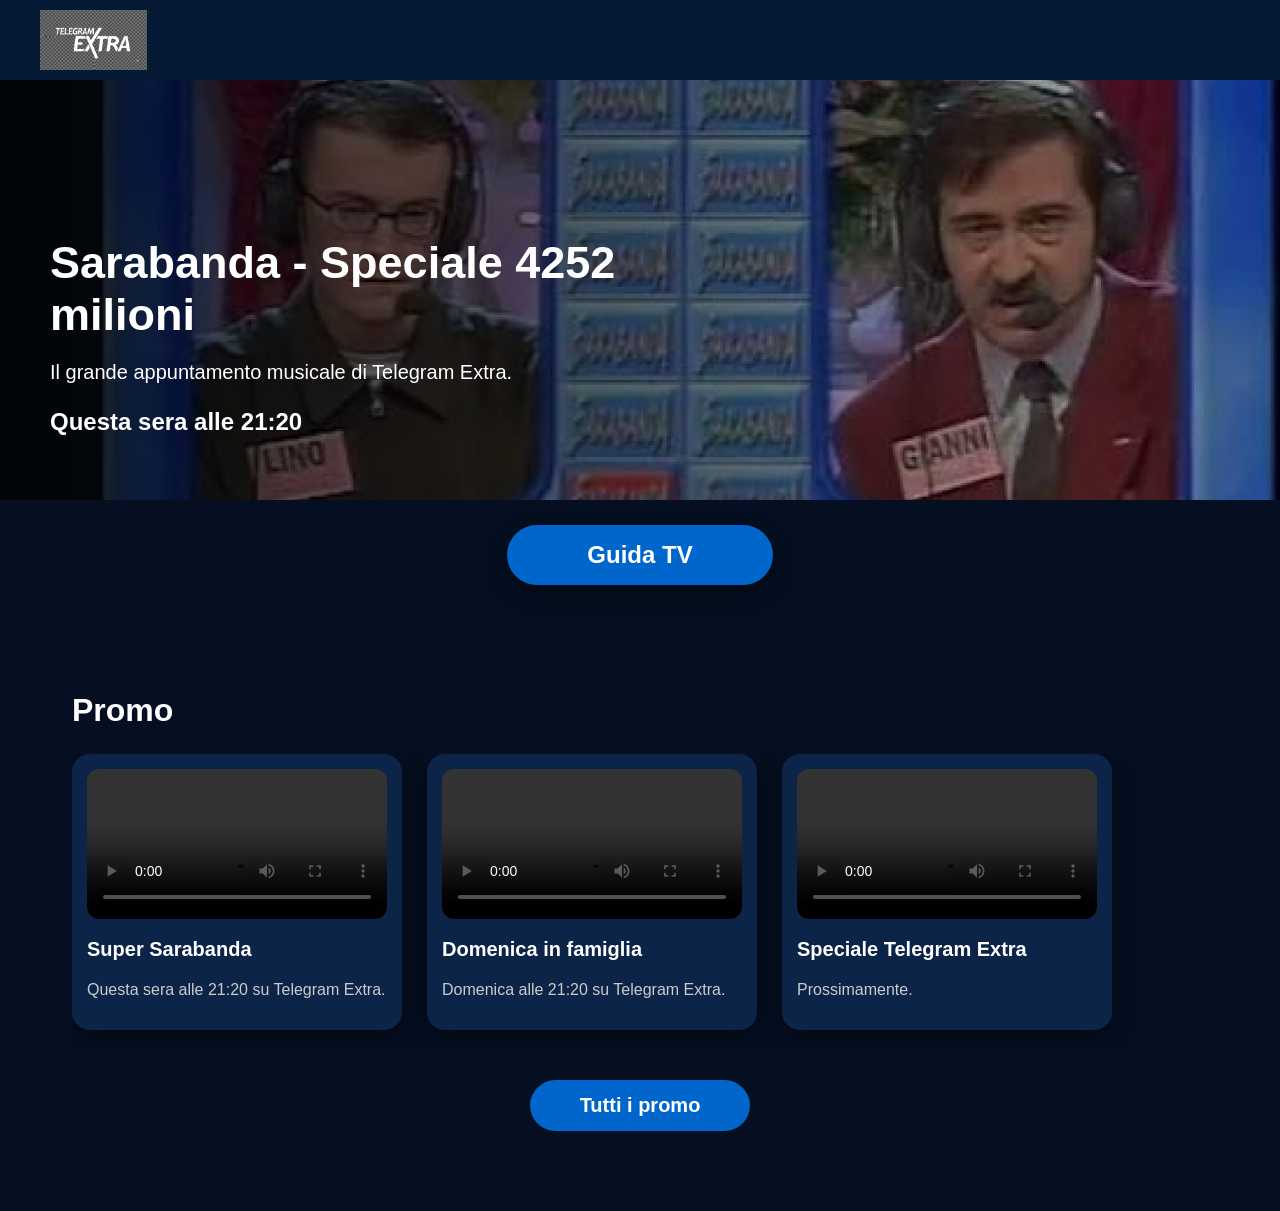
==== index.html @ e13731ed "Prima versione sito" ====
<!DOCTYPE html>
<html lang="it">

<head>

<meta charset="UTF-8">

<meta name="viewport" content="width=device-width, initial-scale=1.0">


<title>Telegram Extra</title>


<link rel="stylesheet" href="css/stile.css">

</head>



<body>



<header>


<img src="immagini/logo.png" class="logo">






</header>





<section class="hero" id="hero">


</section>







<section class="collegamenti">


<div class="box-collegamento">


<a href="guida.html">

Guida TV

</a>


</div>


</section>





<section class="promo-home">


<h2>Promo</h2>


<div class="lista-promo" id="lista-promo-home">


</div>



<div class="tutti-promo">


<a href="promo.html">

Tutti i promo

</a>


</div>



</section>







<footer>





</footer>




<script src="js/home-promo.js"></script>

<script src="js/home.js"></script>


</body>


</html>
---- css/stile.css ----
:root {
    --blu-sfondo: #071426;
    --blu-card: #0B2447;
    --azzurro: #00A8FF;
}

* {
    box-sizing: border-box;
}

body {

    margin:0;

    background:#050f21;

    color:white;

    font-family:Arial, sans-serif;

}


/* HEADER */

header {

    width:100%;

    height:80px;

    background:#061a35;

    display:flex;

    align-items:center;

    justify-content:space-between;

    padding:0 40px;

    box-sizing:border-box;

    position:sticky;

    top:0;

    z-index:1000;

}



/* LOGO */

.logo {

    height:60px;

    width:auto;

}



/* MENU */

nav a {

    color:white;

    text-decoration:none;

    font-size:18px;

    font-weight:bold;

    padding:10px 20px;

    border-radius:20px;

    transition:0.3s;

}



nav a:hover {

    background:#0066cc;

}


/* HERO */

.hero {

    height: 700px;

    background:
    linear-gradient(
        90deg,
        #071426 20%,
        transparent
    ),
    url("../immagini/prima-serata.jpg");

    background-size: cover;
    background-position: center;

    display: flex;
    align-items: center;

    padding-left: 100px;
}


.hero h2 {
    color: var(--azzurro);
    font-size: 22px;
}


.hero h1 {
    font-size: 55px;
    margin: 10px 0;
}


.hero p {
    font-size: 22px;
}


button {

    background: var(--azzurro);
    color: white;

    border: none;
    border-radius: 30px;

    padding: 15px 30px;

    font-size: 16px;
    cursor: pointer;
}



/* SEZIONI */

.sezione {

    padding: 40px 60px;

}


.card-container {

    display: flex;
    gap: 25px;

}


.card {

    background: var(--blu-card);

    padding: 20px;

    border-radius: 15px;

    width: 280px;

}



/* HOME - BANNER PRINCIPALE */


.hero {

    position:relative;

    width:100%;

    height:420px;

    overflow:hidden;

    margin:0;

}



.hero img {

    width:100%;

    height:100%;

    object-fit:cover;

}



.hero::after {

    content:"";

    position:absolute;

    inset:0;

    background:linear-gradient(
        90deg,
        rgba(0,0,0,0.75),
        rgba(0,0,0,0.15)
    );

}



.hero-testo {

    position:absolute;

    left:50px;

    bottom:40px;

    z-index:2;

    color:white;

    max-width:450px;

}



.hero-testo {

    position:absolute;

    left:50px;

    bottom:40px;

    z-index:2;

    color:white;

    max-width:600px;

}


.hero-testo h1 {

    font-size:45px;

}


.hero-testo p {

    font-size:20px;

}


.hero-testo h3 {

    font-size:24px;

}



.hero-testo a {

    display: inline-block;

    margin-top:20px;

    padding:12px 30px;

    background:#0066cc;

    color:white;

    text-decoration:none;

    border-radius:25px;

}





/* PULSANTI HOME */


.collegamenti {

    display:flex;

    justify-content:center;

    margin:25px 0;

}


.box-collegamento a {

    display:inline-block;

    background:#0066cc;

    color:white;

    padding:14px 70px;

    border-radius:30px;

    font-size:22px;

    font-weight:bold;

    text-decoration:none;

}



.promo-home {

    padding:40px;

}


.promo-home h2 {

    font-size:35px;

}



#lista-promo-home {

    display:flex;

    gap:25px;

    overflow-x:auto;

}



#lista-promo-home .scheda-promo {

    min-width:300px;

}



.tutti-promo {

    text-align:center;

    margin-top:30px;

}



.tutti-promo a {

    display:inline-block;

    background:#0066cc;

    color:white;

    padding:15px 35px;

    border-radius:25px;

    text-decoration:none;

    font-size:18px;

    font-weight:bold;

    transition:0.3s;

}



.tutti-promo a:hover {

    background:#008cff;

}



.box-collegamento a {

    display:inline-block;

    background:#0066cc;

    color:white;

    padding:16px 80px;

    border-radius:35px;

    font-size:24px;

    font-weight:bold;

    text-decoration:none;

    box-shadow:0 8px 25px rgba(0,0,0,0.4);

}



/* PROMO HOME */

.promo-home {

    width:95%;

    margin:40px auto;

}



.promo-home h2 {

    font-size:32px;

    margin-bottom:25px;

}



#lista-promo-home {

    display:flex;

    gap:25px;

    overflow-x:auto;

    padding-bottom:20px;

}



#lista-promo-home::-webkit-scrollbar {

    height:8px;

}



.scheda-promo {

    min-width:300px;

    background:#0b2447;

    border-radius:18px;

    padding:15px;

    box-shadow:0 8px 25px rgba(0,0,0,0.4);

    transition:0.3s;

}



.scheda-promo:hover {

    transform:translateY(-5px);

}



.scheda-promo video {

    width:100%;

    border-radius:12px;

}



.scheda-promo h3 {

    font-size:20px;

    margin-top:15px;

}



.scheda-promo p {

    color:#ccc;

}



.tutti-promo {

    text-align:center;

    margin-top:30px;

}



.tutti-promo a {

    background:#0066cc;

    color:white;

    padding:14px 50px;

    border-radius:30px;

    text-decoration:none;

    font-size:20px;

    font-weight:bold;

}



/* VERSIONE TELEFONO */

@media (max-width:700px) {


.hero {

    height:260px;

}



.hero-testo {

    left:20px;

    bottom:25px;

    max-width:300px;

}



.hero-testo h1 {

    font-size:28px;

}



.hero-testo p {

    font-size:15px;

}



.hero-testo h3 {

    font-size:18px;

}





.collegamenti {

    margin:20px 0;

}



.box-collegamento a {

    padding:14px 50px;

    font-size:20px;

}




.promo-home {

    width:90%;

}



.promo-home h2 {

    font-size:28px;

}



.scheda-promo {

    min-width:260px;

}



}



/* MENU MOBILE */


.menu-mobile {

    display:none;

    color:white;

    font-size:30px;

    cursor:pointer;

}





@media (max-width:700px) {


nav {

    display:none;

}



.menu-mobile {

    display:block;

}



nav.aperto {

    display:flex;

    position:absolute;

    top:80px;

    right:20px;

    background:#061a35;

    padding:20px;

    border-radius:15px;

    flex-direction:column;

}



nav.aperto a {

    padding:15px;

}


}



/* GUIDA TV */


.guida {

    width:95%;

    max-width:1200px;

    margin:40px auto;

}



.guida h1 {

    font-size:40px;

}



.giorni {

    display:flex;

    gap:10px;

    overflow-x:auto;

    padding:20px 0;

}



.giorni button {

    background:#0b2447;

    color:white;

    border:none;

    padding:12px 20px;

    border-radius:15px;

    cursor:pointer;

    min-width:80px;

}



.giorni button.giorno-attivo {

    background:#0066cc;

}





.programma {

    background:#0b2447;

    padding:20px;

    margin:15px 0;

    border-radius:15px;

    display:flex;

    justify-content:space-between;

    align-items:center;

}



.programma.in-onda {

    border:3px solid #00aaff;

    background:#123866;

}



.programma small {

    color:#00aaff;

    font-weight:bold;

}
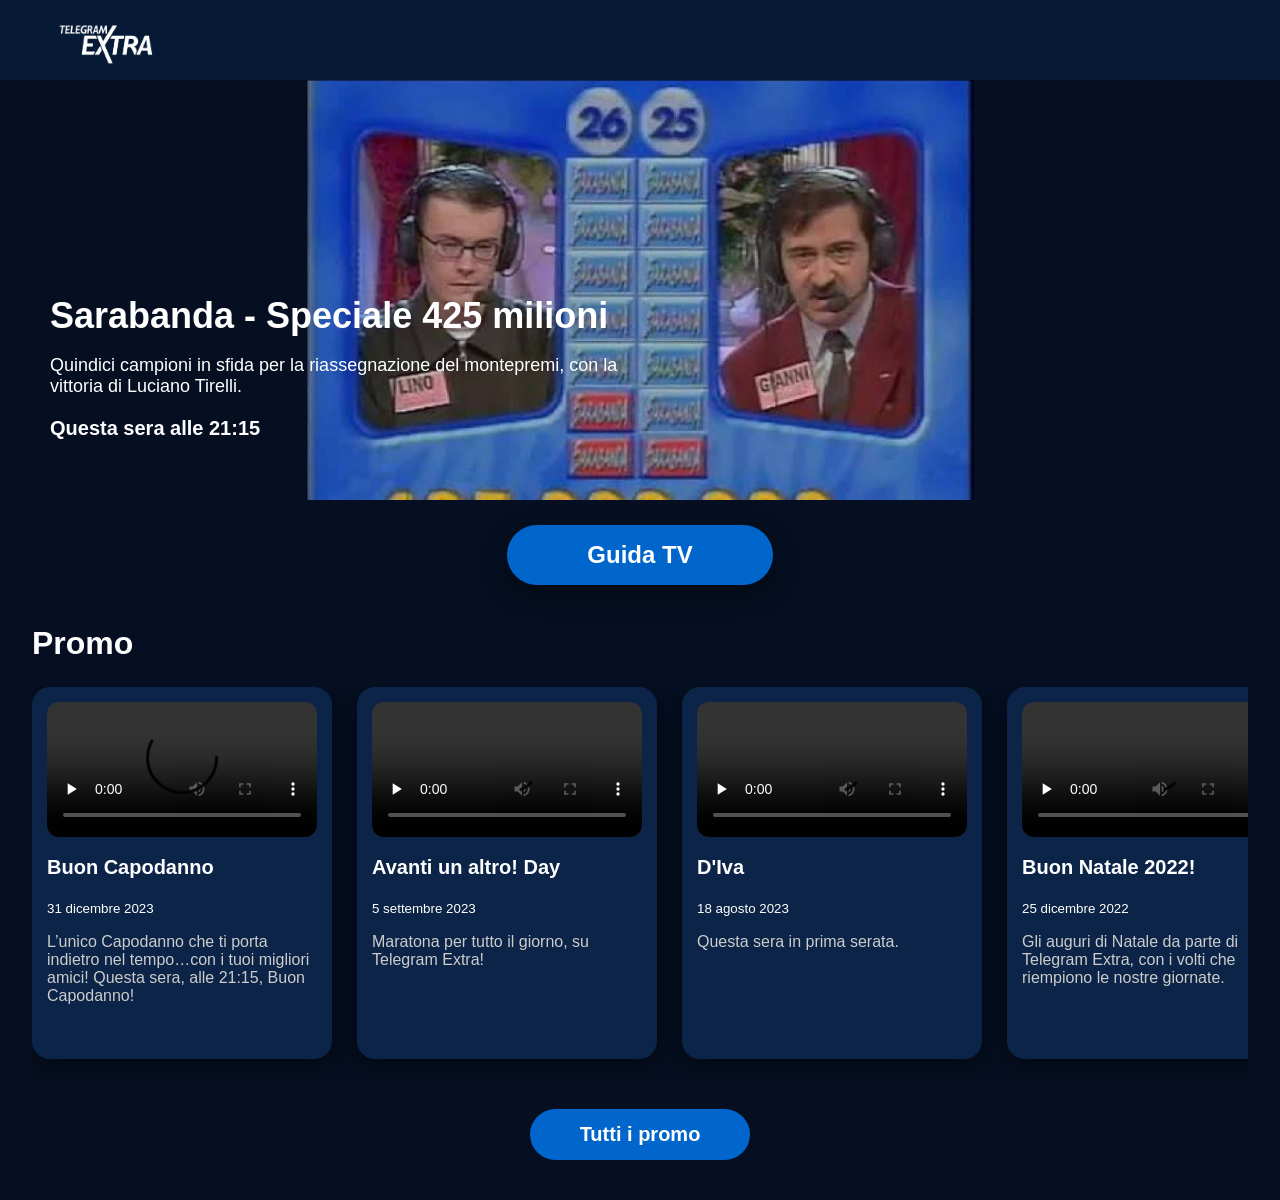
==== commit b469d34b: "SITO versione 1.0.0" ====
--- a/index.html
+++ b/index.html
@@ -24,7 +24,7 @@
 <header>
 
 
-<img src="immagini/logo.png" class="logo">
+<img src="immagini/logot.png" class="logo">
 
 
 
--- a/css/stile.css
+++ b/css/stile.css
@@ -1,12 +1,19 @@
 :root {
-    --blu-sfondo: #071426;
-    --blu-card: #0B2447;
-    --azzurro: #00A8FF;
-}
+
+    --blu-sfondo:#071426;
+    --blu-card:#0B2447;
+    --azzurro:#00A8FF;
+
+}
+
 
 * {
-    box-sizing: border-box;
-}
+
+    box-sizing:border-box;
+
+}
+
+
 
 body {
 
@@ -18,10 +25,16 @@
 
     font-family:Arial, sans-serif;
 
-}
-
-
-/* HEADER */
+    overflow-x:hidden;
+
+}
+
+
+
+/* ==========================
+   HEADER
+========================== */
+
 
 header {
 
@@ -39,8 +52,6 @@
 
     padding:0 40px;
 
-    box-sizing:border-box;
-
     position:sticky;
 
     top:0;
@@ -51,11 +62,9 @@
 
 
 
-/* LOGO */
-
 .logo {
 
-    height:60px;
+    height:75px;
 
     width:auto;
 
@@ -63,7 +72,10 @@
 
 
 
-/* MENU */
+/* ==========================
+   MENU
+========================== */
+
 
 nav a {
 
@@ -79,7 +91,7 @@
 
     border-radius:20px;
 
-    transition:0.3s;
+    transition:.3s;
 
 }
 
@@ -92,398 +104,594 @@
 }
 
 
-/* HERO */
+
+/* ==========================
+   HERO
+========================== */
+
 
 .hero {
 
-    height: 700px;
-
-    background:
+    position:relative;
+
+    width:100%;
+
+    height:420px;
+
+    overflow:hidden;
+
+    margin:0;
+
+    background-image:
     linear-gradient(
         90deg,
-        #071426 20%,
+        rgba(7,20,38,0.8),
         transparent
     ),
     url("../immagini/prima-serata.jpg");
 
-    background-size: cover;
-    background-position: center;
-
-    display: flex;
-    align-items: center;
-
-    padding-left: 100px;
-}
-
-
-.hero h2 {
-    color: var(--azzurro);
-    font-size: 22px;
-}
-
-
-.hero h1 {
-    font-size: 55px;
-    margin: 10px 0;
-}
-
-
-.hero p {
-    font-size: 22px;
-}
-
-
-button {
-
-    background: var(--azzurro);
-    color: white;
-
-    border: none;
-    border-radius: 30px;
-
-    padding: 15px 30px;
-
-    font-size: 16px;
-    cursor: pointer;
-}
-
-
-
-/* SEZIONI */
-
-.sezione {
-
-    padding: 40px 60px;
-
-}
-
-
-.card-container {
-
-    display: flex;
-    gap: 25px;
-
-}
-
-
-.card {
-
-    background: var(--blu-card);
-
-    padding: 20px;
-
-    border-radius: 15px;
-
-    width: 280px;
-
-}
-
-
-
-/* HOME - BANNER PRINCIPALE */
-
-
-.hero {
-
-    position:relative;
+    background-size:contain;
+
+    background-repeat:no-repeat;
+
+    background-position:center;
+
+    background-color:#050f21;
+
+}
+
+
+.hero img {
 
     width:100%;
 
-    height:420px;
-
-    overflow:hidden;
-
-    margin:0;
-
-}
-
-
-
-.hero img {
+    height:100%;
+
+    object-fit:contain;
+
+    object-position:center;
+
+    background:#050f21;
+
+}
+
+
+
+.hero-testo {
+
+    position:absolute;
+
+    left:50px;
+
+    bottom:40px;
+
+    z-index:2;
+
+    color:white;
+
+    max-width:600px;
+
+}
+
+
+
+.hero-testo h1 {
+
+    font-size:36px;
+
+    margin:5px 0;
+
+}
+
+
+.hero-testo p {
+
+    font-size:18px;
+
+}
+
+
+.hero-testo h3 {
+
+    font-size:20px;
+
+}
+
+
+
+.hero-testo a {
+
+    display:inline-block;
+
+    margin-top:20px;
+
+    padding:12px 30px;
+
+    background:#0066cc;
+
+    color:white;
+
+    text-decoration:none;
+
+    border-radius:25px;
+
+}
+
+
+
+/* ==========================
+   PULSANTI COLLEGAMENTO
+========================== */
+
+
+.collegamenti {
+
+    display:flex;
+
+    justify-content:center;
+
+    margin:25px 0;
+
+}
+
+
+
+.box-collegamento a {
+
+    display:inline-block;
+
+    background:#0066cc;
+
+    color:white;
+
+    padding:16px 80px;
+
+    border-radius:35px;
+
+    font-size:24px;
+
+    font-weight:bold;
+
+    text-decoration:none;
+
+    box-shadow:0 8px 25px rgba(0,0,0,.4);
+
+}
+
+
+
+/* ==========================
+   PROMO HOME
+========================== */
+
+
+.promo-home {
+
+    width:95%;
+
+    margin:40px auto;
+
+}
+
+
+
+.promo-home h2 {
+
+    font-size:32px;
+
+    margin-bottom:25px;
+
+}
+
+
+
+#lista-promo-home {
+
+    display:flex;
+
+    gap:25px;
+
+    overflow-x:auto;
+
+    padding-bottom:20px;
+
+}
+
+
+
+.scheda-promo {
+
+    min-width:300px;
+
+    background:#0b2447;
+
+    border-radius:18px;
+
+    padding:15px;
+
+    box-shadow:0 8px 25px rgba(0,0,0,.4);
+
+    transition:.3s;
+
+}
+
+
+
+.scheda-promo:hover {
+
+    transform:translateY(-5px);
+
+}
+
+
+
+.scheda-promo video {
 
     width:100%;
 
-    height:100%;
-
-    object-fit:cover;
-
-}
-
-
-
-.hero::after {
-
-    content:"";
+    border-radius:12px;
+
+}
+
+
+
+.scheda-promo h3 {
+
+    font-size:20px;
+
+    margin-top:15px;
+
+}
+
+
+
+.scheda-promo p {
+
+    color:#ccc;
+
+}
+
+
+
+.tutti-promo {
+
+    text-align:center;
+
+    margin-top:30px;
+
+}
+
+
+
+.tutti-promo a {
+
+    display:inline-block;
+
+    background:#0066cc;
+
+    color:white;
+
+    padding:14px 50px;
+
+    border-radius:30px;
+
+    text-decoration:none;
+
+    font-size:20px;
+
+    font-weight:bold;
+
+}
+
+
+
+/* ==========================
+   COLLEGAMENTI PICCOLI
+========================== */
+
+
+.collegamenti-piccoli {
+
+    margin:20px 0;
+
+    display:flex;
+
+    justify-content:center;
+
+}
+
+
+
+.collegamenti-piccoli .box-collegamento a {
+
+    padding:8px 18px;
+
+    font-size:15px;
+
+    border-radius:10px;
+
+}
+
+
+
+/* ==========================
+   GUIDA TV
+========================== */
+
+
+.guida {
+
+    width:100%;
+
+    max-width:none;
+
+    margin:40px 0;
+
+}
+
+
+
+.guida h1 {
+
+    font-size:32px;
+
+    margin-left:20px;
+
+}
+
+
+
+/* giorni */
+
+.giorni {
+
+    width:100%;
+
+    display:flex;
+
+    justify-content:center;
+
+    gap:10px;
+
+    overflow-x:auto;
+
+    padding:20px;
+
+}
+
+
+
+.giorni button {
+
+    background:#0b2447;
+
+    color:white;
+
+    border:none;
+
+    padding:12px 20px;
+
+    border-radius:15px;
+
+    cursor:pointer;
+
+    min-width:80px;
+
+}
+
+
+
+.giorni button.giorno-attivo {
+
+    background:#0066cc;
+
+}
+
+
+/* ==========================
+   GUIDA PROGRAMMI
+========================== */
+
+
+.programma {
+
+    background:#0b2447;
+
+    padding:20px;
+
+    margin:15px 0;
+
+    border-radius:15px;
+
+    display:flex;
+
+    justify-content:space-between;
+
+    align-items:center;
+
+}
+
+
+
+.programma.in-onda {
+
+    border:3px solid #00aaff;
+
+    background:#123866;
+
+}
+
+
+
+.programma small {
+
+    color:#00aaff;
+
+    font-weight:bold;
+
+}
+
+
+
+/* ==========================
+   MENU MOBILE
+========================== */
+
+
+.menu-mobile {
+
+    display:none;
+
+    color:white;
+
+    font-size:30px;
+
+    cursor:pointer;
+
+}
+
+
+
+
+
+/* ==========================
+   MOBILE
+========================== */
+
+
+@media(max-width:700px){
+
+
+
+header {
+
+    height:70px;
+
+    padding:0 20px;
+
+}
+
+
+
+.logo {
+
+    height:50px;
+
+}
+
+
+
+nav {
+
+    display:none;
+
+}
+
+
+
+.menu-mobile {
+
+    display:block;
+
+}
+
+
+
+nav.aperto {
+
+    display:flex;
 
     position:absolute;
 
-    inset:0;
-
-    background:linear-gradient(
-        90deg,
-        rgba(0,0,0,0.75),
-        rgba(0,0,0,0.15)
-    );
-
-}
+    top:70px;
+
+    right:20px;
+
+    background:#061a35;
+
+    padding:20px;
+
+    border-radius:15px;
+
+    flex-direction:column;
+
+}
+
+
+
+nav.aperto a {
+
+    padding:15px;
+
+}
+
+
+
+/* HERO */
 
 
 
 .hero-testo {
 
-    position:absolute;
-
-    left:50px;
-
-    bottom:40px;
-
-    z-index:2;
-
-    color:white;
-
-    max-width:450px;
-
-}
-
-
-
-.hero-testo {
-
-    position:absolute;
-
-    left:50px;
-
-    bottom:40px;
-
-    z-index:2;
-
-    color:white;
-
-    max-width:600px;
-
-}
+    left:20px;
+
+    bottom:25px;
+
+    max-width:300px;
+
+}
+
 
 
 .hero-testo h1 {
 
-    font-size:45px;
-
-}
+    font-size:28px;
+
+}
+
+
+
+.hero-testo h3 {
+
+    font-size:18px;
+
+}
+
 
 
 .hero-testo p {
 
+    font-size:15px;
+
+}
+
+
+
+/* PULSANTI */
+
+.box-collegamento a {
+
+    padding:14px 50px;
+
     font-size:20px;
 
 }
 
 
-.hero-testo h3 {
-
-    font-size:24px;
-
-}
-
-
-
-.hero-testo a {
-
-    display: inline-block;
-
-    margin-top:20px;
-
-    padding:12px 30px;
-
-    background:#0066cc;
-
-    color:white;
-
-    text-decoration:none;
-
-    border-radius:25px;
-
-}
-
-
-
-
-
-/* PULSANTI HOME */
-
-
-.collegamenti {
-
-    display:flex;
-
-    justify-content:center;
-
-    margin:25px 0;
-
-}
-
-
-.box-collegamento a {
-
-    display:inline-block;
-
-    background:#0066cc;
-
-    color:white;
-
-    padding:14px 70px;
-
-    border-radius:30px;
-
-    font-size:22px;
-
-    font-weight:bold;
-
-    text-decoration:none;
-
-}
-
-
+
+/* PROMO */
 
 .promo-home {
 
-    padding:40px;
-
-}
+    width:90%;
+
+}
+
 
 
 .promo-home h2 {
 
-    font-size:35px;
-
-}
-
-
-
-#lista-promo-home {
-
-    display:flex;
-
-    gap:25px;
-
-    overflow-x:auto;
-
-}
-
-
-
-#lista-promo-home .scheda-promo {
-
-    min-width:300px;
-
-}
-
-
-
-.tutti-promo {
-
-    text-align:center;
-
-    margin-top:30px;
-
-}
-
-
-
-.tutti-promo a {
-
-    display:inline-block;
-
-    background:#0066cc;
-
-    color:white;
-
-    padding:15px 35px;
-
-    border-radius:25px;
-
-    text-decoration:none;
-
-    font-size:18px;
-
-    font-weight:bold;
-
-    transition:0.3s;
-
-}
-
-
-
-.tutti-promo a:hover {
-
-    background:#008cff;
-
-}
-
-
-
-.box-collegamento a {
-
-    display:inline-block;
-
-    background:#0066cc;
-
-    color:white;
-
-    padding:16px 80px;
-
-    border-radius:35px;
-
-    font-size:24px;
-
-    font-weight:bold;
-
-    text-decoration:none;
-
-    box-shadow:0 8px 25px rgba(0,0,0,0.4);
-
-}
-
-
-
-/* PROMO HOME */
-
-.promo-home {
-
-    width:95%;
-
-    margin:40px auto;
-
-}
-
-
-
-.promo-home h2 {
-
-    font-size:32px;
-
-    margin-bottom:25px;
-
-}
-
-
-
-#lista-promo-home {
-
-    display:flex;
-
-    gap:25px;
-
-    overflow-x:auto;
-
-    padding-bottom:20px;
-
-}
-
-
-
-#lista-promo-home::-webkit-scrollbar {
-
-    height:8px;
+    font-size:28px;
 
 }
 
@@ -491,358 +699,70 @@
 
 .scheda-promo {
 
-    min-width:300px;
-
-    background:#0b2447;
-
-    border-radius:18px;
-
-    padding:15px;
-
-    box-shadow:0 8px 25px rgba(0,0,0,0.4);
-
-    transition:0.3s;
-
-}
-
-
-
-.scheda-promo:hover {
-
-    transform:translateY(-5px);
-
-}
-
-
-
-.scheda-promo video {
+    min-width:260px;
+
+}
+
+
+
+/* GUIDA */
+
+.guida {
 
     width:100%;
 
-    border-radius:12px;
-
-}
-
-
-
-.scheda-promo h3 {
-
-    font-size:20px;
-
-    margin-top:15px;
-
-}
-
-
-
-.scheda-promo p {
-
-    color:#ccc;
-
-}
-
-
-
-.tutti-promo {
-
-    text-align:center;
-
-    margin-top:30px;
-
-}
-
-
-
-.tutti-promo a {
-
-    background:#0066cc;
-
-    color:white;
-
-    padding:14px 50px;
-
-    border-radius:30px;
-
-    text-decoration:none;
-
-    font-size:20px;
-
-    font-weight:bold;
-
-}
-
-
-
-/* VERSIONE TELEFONO */
-
-@media (max-width:700px) {
-
-
-.hero {
-
-    height:260px;
-
-}
-
-
-
-.hero-testo {
-
-    left:20px;
-
-    bottom:25px;
-
-    max-width:300px;
-
-}
-
-
-
-.hero-testo h1 {
-
-    font-size:28px;
-
-}
-
-
-
-.hero-testo p {
-
-    font-size:15px;
-
-}
-
-
-
-.hero-testo h3 {
-
-    font-size:18px;
-
-}
-
-
-
-
-
-.collegamenti {
-
     margin:20px 0;
 
 }
 
 
 
-.box-collegamento a {
-
-    padding:14px 50px;
-
-    font-size:20px;
-
-}
-
-
-
-
-.promo-home {
-
-    width:90%;
-
-}
-
-
-
-.promo-home h2 {
-
-    font-size:28px;
-
-}
-
-
-
-.scheda-promo {
-
-    min-width:260px;
-
-}
-
-
-
-}
-
-
-
-/* MENU MOBILE */
-
-
-.menu-mobile {
-
-    display:none;
-
-    color:white;
-
-    font-size:30px;
-
-    cursor:pointer;
-
-}
-
-
-
-
-
-@media (max-width:700px) {
-
-
-nav {
-
-    display:none;
-
-}
-
-
-
-.menu-mobile {
-
-    display:block;
-
-}
-
-
-
-nav.aperto {
-
-    display:flex;
-
-    position:absolute;
-
-    top:80px;
-
-    right:20px;
-
-    background:#061a35;
+.guida h1 {
+
+    font-size:26px;
+
+    margin-left:20px;
+
+}
+
+
+
+.giorni {
+
+    justify-content:flex-start;
 
     padding:20px;
 
-    border-radius:15px;
-
-    flex-direction:column;
-
-}
-
-
-
-nav.aperto a {
-
-    padding:15px;
-
-}
-
-
-}
-
-
-
-/* GUIDA TV */
-
-
-.guida {
-
-    width:95%;
-
-    max-width:1200px;
-
-    margin:40px auto;
-
-}
-
-
-
-.guida h1 {
-
-    font-size:40px;
-
-}
-
-
-
-.giorni {
-
-    display:flex;
-
-    gap:10px;
-
-    overflow-x:auto;
-
-    padding:20px 0;
-
 }
 
 
 
 .giorni button {
 
-    background:#0b2447;
-
-    color:white;
-
-    border:none;
-
-    padding:12px 20px;
-
-    border-radius:15px;
-
-    cursor:pointer;
-
-    min-width:80px;
-
-}
-
-
-
-.giorni button.giorno-attivo {
-
-    background:#0066cc;
-
-}
-
-
-
-
-
-.programma {
-
-    background:#0b2447;
-
-    padding:20px;
-
-    margin:15px 0;
-
-    border-radius:15px;
-
-    display:flex;
-
-    justify-content:space-between;
-
-    align-items:center;
-
-}
-
-
-
-.programma.in-onda {
-
-    border:3px solid #00aaff;
-
-    background:#123866;
-
-}
-
-
-
-.programma small {
-
-    color:#00aaff;
-
-    font-weight:bold;
+    min-width:65px;
+
+    padding:10px;
+
+}
+
+
+
+}
+
+
+
+/* ==========================
+   SICUREZZA LARGHEZZA
+========================== */
+
+
+html,
+body {
+
+    width:100%;
+
+    max-width:100%;
+
+    overflow-x:hidden;
 
 }
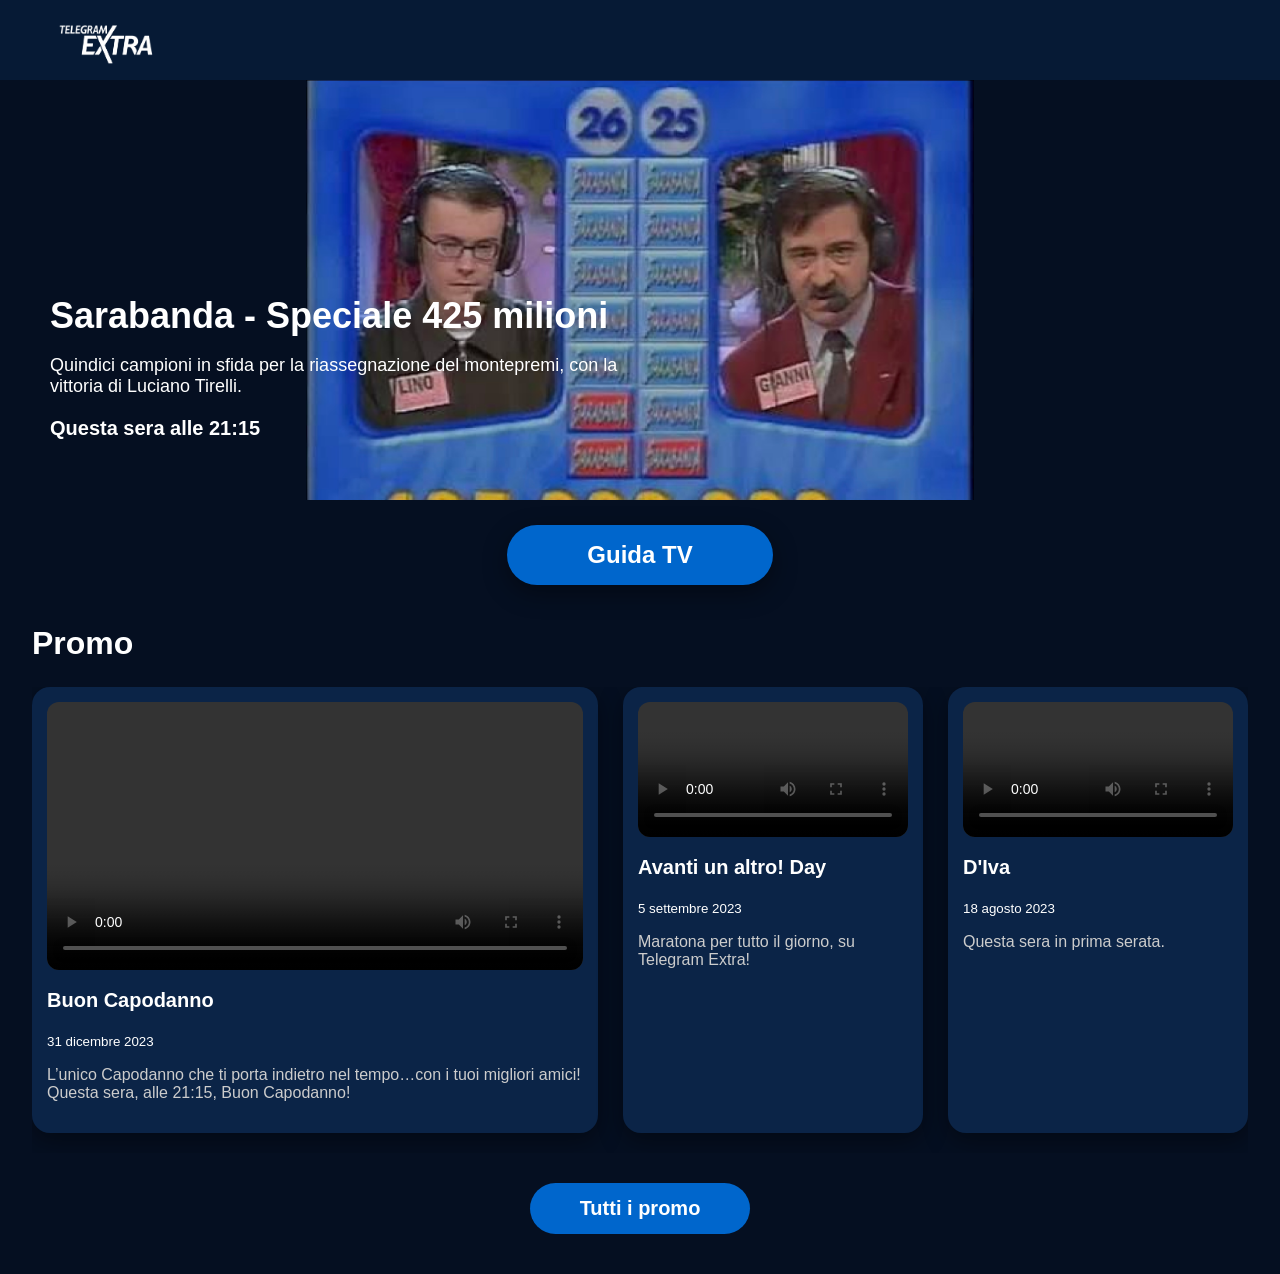
==== commit ebd979ee: "modifica" ====
--- a/index.html
+++ b/index.html
@@ -24,7 +24,7 @@
 <header>
 
 
-<img src="immagini/logot.png" class="logo">
+<img src="immagini/logo.png" class="logo">
 
 
 
--- a/css/stile.css
+++ b/css/stile.css
@@ -30,7 +30,6 @@
 }
 
 
-
 /* ==========================
    HEADER
 ========================== */
@@ -77,6 +76,17 @@
 ========================== */
 
 
+nav {
+
+    display:flex;
+
+    align-items:center;
+
+    gap:10px;
+
+}
+
+
 nav a {
 
     color:white;
@@ -120,25 +130,10 @@
 
     overflow:hidden;
 
-    margin:0;
-
-    background-image:
-    linear-gradient(
-        90deg,
-        rgba(7,20,38,0.8),
-        transparent
-    ),
-    url("../immagini/prima-serata.jpg");
-
-    background-size:contain;
-
-    background-repeat:no-repeat;
-
-    background-position:center;
-
-    background-color:#050f21;
-
-}
+    background:#050f21;
+
+}
+
 
 
 .hero img {
@@ -151,8 +146,6 @@
 
     object-position:center;
 
-    background:#050f21;
-
 }
 
 
@@ -167,9 +160,535 @@
 
     z-index:2;
 
+    max-width:600px;
+
+}
+
+
+
+.hero-testo h1 {
+
+    font-size:36px;
+
+    margin:5px 0;
+
+}
+
+
+
+.hero-testo p {
+
+    font-size:18px;
+
+}
+
+
+
+.hero-testo h3 {
+
+    font-size:20px;
+
+}
+
+
+
+
+
+/* ==========================
+   COLLEGAMENTI
+========================== */
+
+
+.collegamenti {
+
+    display:flex;
+
+    justify-content:center;
+
+    margin:25px 0;
+
+}
+
+
+
+.box-collegamento a {
+
+    display:inline-block;
+
+    background:#0066cc;
+
     color:white;
 
-    max-width:600px;
+    padding:16px 80px;
+
+    border-radius:35px;
+
+    font-size:24px;
+
+    font-weight:bold;
+
+    text-decoration:none;
+
+    box-shadow:0 8px 25px rgba(0,0,0,.4);
+
+}
+
+
+
+
+
+/* ==========================
+   PROMO HOME
+========================== */
+
+
+.promo-home {
+
+    width:95%;
+
+    margin:40px auto;
+
+}
+
+
+
+.promo-home h2 {
+
+    font-size:32px;
+
+    margin-bottom:25px;
+
+}
+
+
+
+#lista-promo-home {
+
+    display:flex;
+
+    gap:25px;
+
+    overflow-x:auto;
+
+    padding-bottom:20px;
+
+}
+
+
+
+.scheda-promo {
+
+    min-width:300px;
+
+    background:#0b2447;
+
+    border-radius:18px;
+
+    padding:15px;
+
+    box-shadow:0 8px 25px rgba(0,0,0,.4);
+
+    transition:.3s;
+
+}
+
+
+
+.scheda-promo:hover {
+
+    transform:translateY(-5px);
+
+}
+
+
+
+.scheda-promo video {
+
+    width:100%;
+
+    border-radius:12px;
+
+}
+
+
+
+.scheda-promo h3 {
+
+    font-size:20px;
+
+    margin-top:15px;
+
+}
+
+
+
+.scheda-promo p {
+
+    color:#ccc;
+
+}
+
+
+
+.tutti-promo {
+
+    text-align:center;
+
+    margin-top:30px;
+
+}
+
+
+
+.tutti-promo a {
+
+    display:inline-block;
+
+    background:#0066cc;
+
+    color:white;
+
+    padding:14px 50px;
+
+    border-radius:30px;
+
+    text-decoration:none;
+
+    font-size:20px;
+
+    font-weight:bold;
+
+}
+
+
+
+
+
+/* ==========================
+   COLLEGAMENTI PICCOLI
+========================== */
+
+
+.collegamenti-piccoli {
+
+    margin:20px 0;
+
+    display:flex;
+
+    justify-content:center;
+
+}
+
+
+
+.collegamenti-piccoli .box-collegamento a {
+
+    padding:8px 18px;
+
+    font-size:15px;
+
+    border-radius:10px;
+
+}
+
+
+
+/* ==========================
+   GUIDA TV
+========================== */
+
+
+.guida {
+
+    width:100%;
+
+    margin:40px 0;
+
+}
+
+
+
+.guida h1 {
+
+    font-size:32px;
+
+    margin-left:20px;
+
+}
+
+
+
+.giorni {
+
+    width:100%;
+
+    display:flex;
+
+    justify-content:center;
+
+    gap:10px;
+
+    overflow-x:auto;
+
+    padding:20px;
+
+}
+
+
+
+.giorni button {
+
+    background:#0b2447;
+
+    color:white;
+
+    border:none;
+
+    padding:12px 20px;
+
+    border-radius:15px;
+
+    cursor:pointer;
+
+    min-width:80px;
+
+}
+
+
+
+.giorni button.giorno-attivo {
+
+    background:#0066cc;
+
+}
+
+/* ==========================
+   GUIDA PROGRAMMI
+========================== */
+
+
+.programma {
+
+    background:#0b2447;
+
+    padding:20px;
+
+    margin:15px 0;
+
+    border-radius:15px;
+
+    display:flex;
+
+    justify-content:space-between;
+
+    align-items:center;
+
+}
+
+
+
+.programma.in-onda {
+
+    border:3px solid #00aaff;
+
+    background:#123866;
+
+}
+
+
+
+.programma small {
+
+    color:#00aaff;
+
+    font-weight:bold;
+
+}
+
+
+
+/* ==========================
+   POPUP GUIDA TV
+========================== */
+
+
+.popup {
+
+    display:none;
+
+    position:fixed;
+
+    top:0;
+
+    left:0;
+
+    width:100%;
+
+    height:100%;
+
+    background:rgba(0,0,0,.75);
+
+    justify-content:center;
+
+    align-items:center;
+
+    z-index:2000;
+
+}
+
+
+
+.popup-content {
+
+    background:#071426;
+
+    width:700px;
+
+    height:520px;
+
+    padding:30px;
+
+    border-radius:20px;
+
+    text-align:center;
+
+    box-shadow:0 10px 40px rgba(0,0,0,.5);
+
+    overflow:hidden;
+
+}
+
+
+
+.popup-content img {
+
+    width:584px;
+
+    height:329px;
+
+    object-fit:contain;
+
+    background:#000;
+
+    border-radius:12px;
+
+}
+
+
+
+.popup-content h2 {
+
+    font-size:22px;
+
+    margin:10px 0 5px;
+
+}
+
+
+
+.popup-content p {
+
+    color:#cbd5e1;
+
+    font-size:14px;
+
+}
+
+
+
+#popup-orario {
+
+    color:#8fb3d9;
+
+    font-size:13px;
+
+}
+
+
+
+.chiudi {
+
+    position:absolute;
+
+    top:10px;
+
+    right:20px;
+
+    font-size:35px;
+
+    cursor:pointer;
+
+}
+
+
+
+
+
+/* ==========================
+   VERSIONE MOBILE
+========================== */
+
+
+@media(max-width:700px){
+
+
+
+header {
+
+    height:70px;
+
+    padding:0 15px;
+
+}
+
+
+
+.logo {
+
+    height:55px;
+
+}
+
+
+
+nav {
+
+    gap:5px;
+
+}
+
+
+
+nav a {
+
+    font-size:13px;
+
+    padding:7px 12px;
+
+}
+
+
+
+
+
+/* HERO MOBILE */
+
+
+.hero {
+
+    height:260px;
+
+}
+
+
+
+.hero-testo {
+
+    left:20px;
+
+    bottom:20px;
+
+    max-width:300px;
 
 }
 
@@ -177,577 +696,159 @@
 
 .hero-testo h1 {
 
-    font-size:36px;
-
-    margin:5px 0;
-
-}
+    font-size:28px;
+
+}
+
 
 
 .hero-testo p {
 
-    font-size:18px;
-
-}
+    font-size:15px;
+
+}
+
 
 
 .hero-testo h3 {
 
+    font-size:17px;
+
+}
+
+
+
+
+
+/* PULSANTI */
+
+
+.box-collegamento a {
+
+    padding:12px 35px;
+
+    font-size:16px;
+
+}
+
+
+
+
+
+/* PROMO */
+
+
+.promo-home {
+
+    width:90%;
+
+}
+
+
+
+.promo-home h2 {
+
+    font-size:28px;
+
+}
+
+
+
+.scheda-promo {
+
+    min-width:260px;
+
+}
+
+
+
+
+
+/* GUIDA */
+
+
+.guida {
+
+    width:100%;
+
+    margin:20px 0;
+
+}
+
+
+
+.guida h1 {
+
+    font-size:26px;
+
+    margin-left:15px;
+
+}
+
+
+
+.giorni {
+
+    justify-content:center;
+
+    padding:15px;
+
+}
+
+
+
+.giorni button {
+
+    min-width:65px;
+
+    padding:10px;
+
+}
+
+
+
+
+
+/* POPUP MOBILE */
+
+
+.popup-content {
+
+    width:95%;
+
+    height:auto;
+
+    padding:20px;
+
+}
+
+
+
+.popup-content img {
+
+    width:100%;
+
+    height:auto;
+
+    max-height:250px;
+
+}
+
+
+
+.popup-content h2 {
+
     font-size:20px;
 
 }
 
 
 
-.hero-testo a {
-
-    display:inline-block;
-
-    margin-top:20px;
-
-    padding:12px 30px;
-
-    background:#0066cc;
-
-    color:white;
-
-    text-decoration:none;
-
-    border-radius:25px;
-
-}
-
-
-
-/* ==========================
-   PULSANTI COLLEGAMENTO
-========================== */
-
-
-.collegamenti {
-
-    display:flex;
-
-    justify-content:center;
-
-    margin:25px 0;
-
-}
-
-
-
-.box-collegamento a {
-
-    display:inline-block;
-
-    background:#0066cc;
-
-    color:white;
-
-    padding:16px 80px;
-
-    border-radius:35px;
-
-    font-size:24px;
-
-    font-weight:bold;
-
-    text-decoration:none;
-
-    box-shadow:0 8px 25px rgba(0,0,0,.4);
-
-}
-
-
-
-/* ==========================
-   PROMO HOME
-========================== */
-
-
-.promo-home {
-
-    width:95%;
-
-    margin:40px auto;
-
-}
-
-
-
-.promo-home h2 {
-
-    font-size:32px;
-
-    margin-bottom:25px;
-
-}
-
-
-
-#lista-promo-home {
-
-    display:flex;
-
-    gap:25px;
-
-    overflow-x:auto;
-
-    padding-bottom:20px;
-
-}
-
-
-
-.scheda-promo {
-
-    min-width:300px;
-
-    background:#0b2447;
-
-    border-radius:18px;
-
-    padding:15px;
-
-    box-shadow:0 8px 25px rgba(0,0,0,.4);
-
-    transition:.3s;
-
-}
-
-
-
-.scheda-promo:hover {
-
-    transform:translateY(-5px);
-
-}
-
-
-
-.scheda-promo video {
-
-    width:100%;
-
-    border-radius:12px;
-
-}
-
-
-
-.scheda-promo h3 {
-
-    font-size:20px;
-
-    margin-top:15px;
-
-}
-
-
-
-.scheda-promo p {
-
-    color:#ccc;
-
-}
-
-
-
-.tutti-promo {
-
-    text-align:center;
-
-    margin-top:30px;
-
-}
-
-
-
-.tutti-promo a {
-
-    display:inline-block;
-
-    background:#0066cc;
-
-    color:white;
-
-    padding:14px 50px;
-
-    border-radius:30px;
-
-    text-decoration:none;
-
-    font-size:20px;
-
-    font-weight:bold;
-
-}
-
-
-
-/* ==========================
-   COLLEGAMENTI PICCOLI
-========================== */
-
-
-.collegamenti-piccoli {
-
-    margin:20px 0;
-
-    display:flex;
-
-    justify-content:center;
-
-}
-
-
-
-.collegamenti-piccoli .box-collegamento a {
-
-    padding:8px 18px;
-
-    font-size:15px;
-
-    border-radius:10px;
-
-}
-
-
-
-/* ==========================
-   GUIDA TV
-========================== */
-
-
-.guida {
-
-    width:100%;
-
-    max-width:none;
-
-    margin:40px 0;
-
-}
-
-
-
-.guida h1 {
-
-    font-size:32px;
-
-    margin-left:20px;
-
-}
-
-
-
-/* giorni */
-
-.giorni {
-
-    width:100%;
-
-    display:flex;
-
-    justify-content:center;
-
-    gap:10px;
-
-    overflow-x:auto;
-
-    padding:20px;
-
-}
-
-
-
-.giorni button {
-
-    background:#0b2447;
-
-    color:white;
-
-    border:none;
-
-    padding:12px 20px;
-
-    border-radius:15px;
-
-    cursor:pointer;
-
-    min-width:80px;
-
-}
-
-
-
-.giorni button.giorno-attivo {
-
-    background:#0066cc;
-
-}
-
-
-/* ==========================
-   GUIDA PROGRAMMI
-========================== */
-
-
-.programma {
-
-    background:#0b2447;
-
-    padding:20px;
-
-    margin:15px 0;
-
-    border-radius:15px;
-
-    display:flex;
-
-    justify-content:space-between;
-
-    align-items:center;
-
-}
-
-
-
-.programma.in-onda {
-
-    border:3px solid #00aaff;
-
-    background:#123866;
-
-}
-
-
-
-.programma small {
-
-    color:#00aaff;
-
-    font-weight:bold;
-
-}
-
-
-
-/* ==========================
-   MENU MOBILE
-========================== */
-
-
-.menu-mobile {
-
-    display:none;
-
-    color:white;
-
-    font-size:30px;
-
-    cursor:pointer;
-
-}
-
-
-
-
-
-/* ==========================
-   MOBILE
-========================== */
-
-
-@media(max-width:700px){
-
-
-
-header {
-
-    height:70px;
-
-    padding:0 20px;
-
-}
-
-
-
-.logo {
-
-    height:50px;
-
-}
-
-
-
-nav {
-
-    display:none;
-
-}
-
-
-
-.menu-mobile {
-
-    display:block;
-
-}
-
-
-
-nav.aperto {
-
-    display:flex;
-
-    position:absolute;
-
-    top:70px;
-
-    right:20px;
-
-    background:#061a35;
-
-    padding:20px;
-
-    border-radius:15px;
-
-    flex-direction:column;
-
-}
-
-
-
-nav.aperto a {
-
-    padding:15px;
-
-}
-
-
-
-/* HERO */
-
-
-
-.hero-testo {
-
-    left:20px;
-
-    bottom:25px;
-
-    max-width:300px;
-
-}
-
-
-
-.hero-testo h1 {
-
-    font-size:28px;
-
-}
-
-
-
-.hero-testo h3 {
-
-    font-size:18px;
-
-}
-
-
-
-.hero-testo p {
-
-    font-size:15px;
-
-}
-
-
-
-/* PULSANTI */
-
-.box-collegamento a {
-
-    padding:14px 50px;
-
-    font-size:20px;
-
-}
-
-
-
-/* PROMO */
-
-.promo-home {
-
-    width:90%;
-
-}
-
-
-
-.promo-home h2 {
-
-    font-size:28px;
-
-}
-
-
-
-.scheda-promo {
-
-    min-width:260px;
-
-}
-
-
-
-/* GUIDA */
-
-.guida {
-
-    width:100%;
-
-    margin:20px 0;
-
-}
-
-
-
-.guida h1 {
-
-    font-size:26px;
-
-    margin-left:20px;
-
-}
-
-
-
-.giorni {
-
-    justify-content:flex-start;
-
-    padding:20px;
-
-}
-
-
-
-.giorni button {
-
-    min-width:65px;
-
-    padding:10px;
-
-}
-
-
-
-}
+
+
+}
+
+
 
 
 
@@ -765,4 +866,94 @@
 
     overflow-x:hidden;
 
+}
+
+
+/* ANTEPRIMA PROMO */
+
+.anteprima-promo {
+
+    height:170px;
+
+    background:#050f21;
+
+    border-radius:12px;
+
+    display:flex;
+
+    align-items:center;
+
+    justify-content:center;
+
+    font-size:60px;
+
+    color:#00A8FF;
+
+}
+
+
+
+/* PROMO PRINCIPALE */
+
+.promo-principale {
+
+    max-width:800px;
+
+    margin:30px auto;
+
+    text-align:center;
+
+}
+
+
+.promo-principale video {
+
+    width:100%;
+
+    border-radius:15px;
+
+}
+
+
+
+
+@media(max-width:700px){
+
+
+nav a {
+
+    font-size:12px;
+
+    padding:6px 10px;
+
+}
+
+
+
+.logo {
+
+    height:50px;
+
+}
+
+
+
+.promo-principale {
+
+    width:95%;
+
+}
+
+
+
+.anteprima-promo {
+
+    height:130px;
+
+    font-size:45px;
+
+}
+
+
+
 }
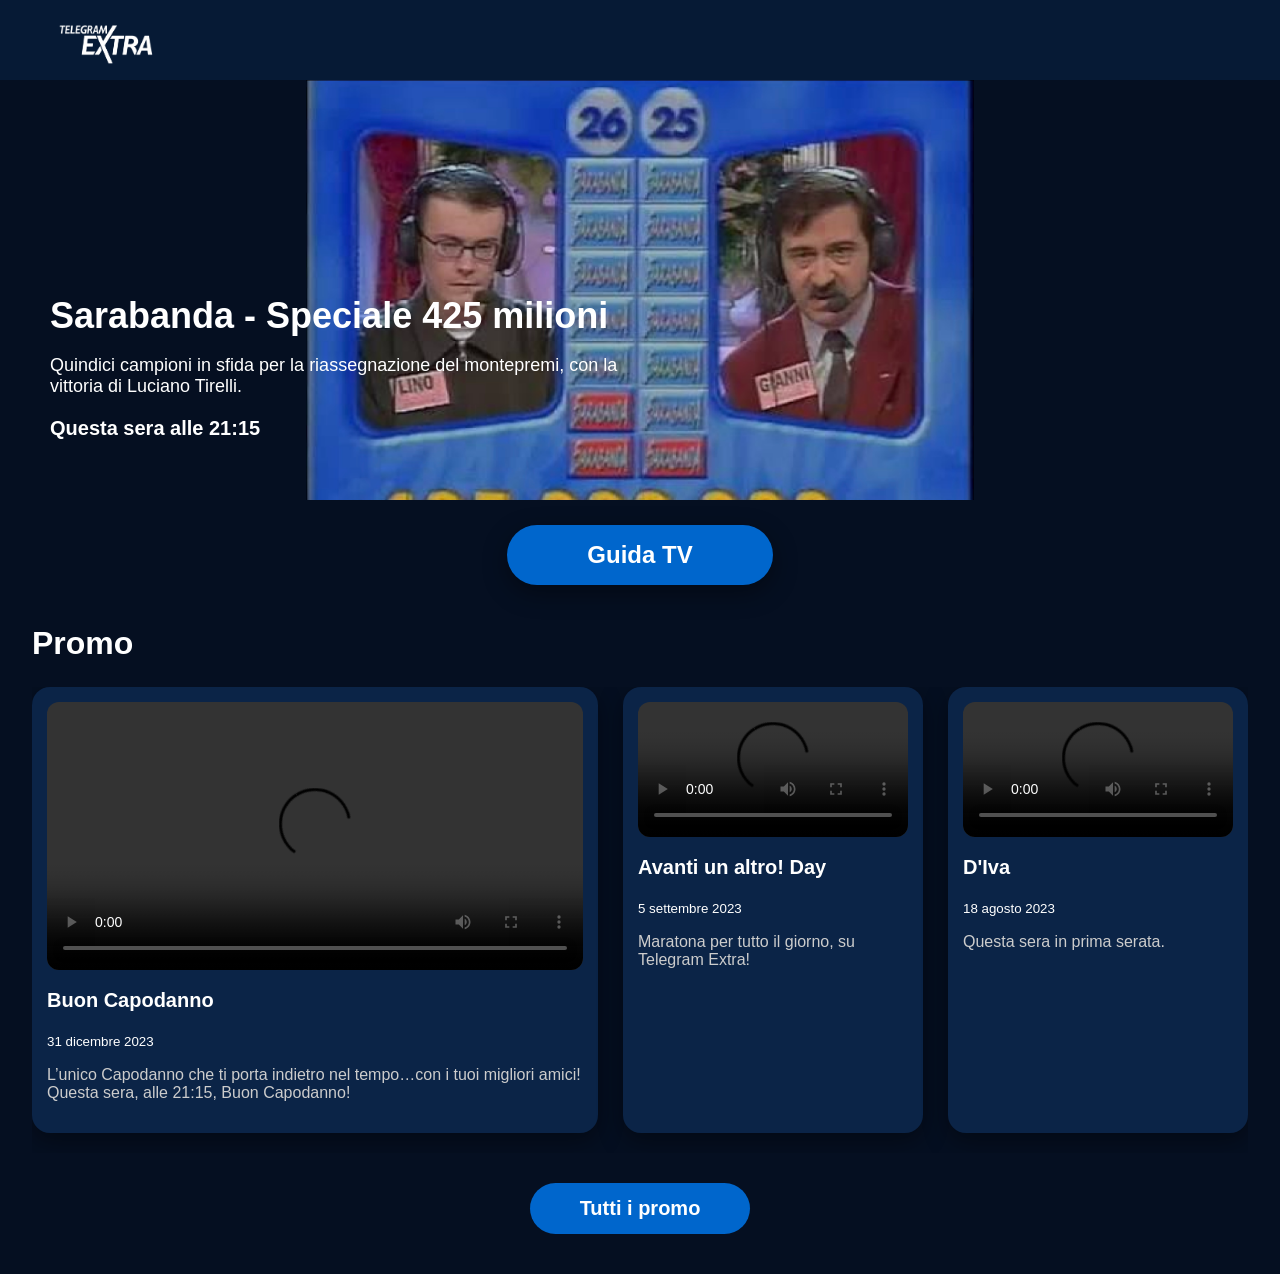
==== commit 871cfb2c: "correzione" ====
--- a/index.html
+++ b/index.html
@@ -7,121 +7,71 @@
 
 <meta name="viewport" content="width=device-width, initial-scale=1.0">
 
-
 <title>Telegram Extra</title>
-
 
 <link rel="stylesheet" href="css/stile.css">
 
 </head>
 
-
-
 <body>
-
-
 
 <header>
 
-
 <img src="immagini/logo.png" class="logo">
-
-
-
-
-
 
 </header>
 
 
-
-
-
 <section class="hero" id="hero">
-
 
 </section>
 
 
-
-
-
-
-
 <section class="collegamenti">
-
 
 <div class="box-collegamento">
 
-
 <a href="guida.html">
-
 Guida TV
-
 </a>
 
+</div>
+
+</section>
+
+
+<section class="promo-home">
+
+<h2>Promo</h2>
+
+<div class="lista-promo" id="lista-promo-home">
 
 </div>
 
 
-</section>
+<div class="tutti-promo">
 
-
-
-
-
-<section class="promo-home">
-
-
-<h2>Promo</h2>
-
-
-<div class="lista-promo" id="lista-promo-home">
-
+<a href="promo.html">
+Tutti i promo
+</a>
 
 </div>
-
-
-
-<div class="tutti-promo">
-
-
-<a href="promo.html">
-
-Tutti i promo
-
-</a>
-
-
-</div>
-
-
 
 </section>
 
 
-
-
-
-
-
 <footer>
-
-
-
-
 
 </footer>
 
 
+<script type="module">
 
+import("./js/home-promo.js?v=" + Date.now());
+import("./js/home.js?v=" + Date.now());
 
-<script src="js/home-promo.js"></script>
-
-<script src="js/home.js"></script>
-
+</script>
 
 </body>
 
-
 </html>
--- a/css/stile.css
+++ b/css/stile.css
@@ -14,7 +14,6 @@
 }
 
 
-
 body {
 
     margin:0;
@@ -34,7 +33,6 @@
    HEADER
 ========================== */
 
-
 header {
 
     width:100%;
@@ -60,7 +58,6 @@
 }
 
 
-
 .logo {
 
     height:75px;
@@ -70,12 +67,10 @@
 }
 
 
-
 /* ==========================
    MENU
 ========================== */
 
-
 nav {
 
     display:flex;
@@ -106,7 +101,6 @@
 }
 
 
-
 nav a:hover {
 
     background:#0066cc;
@@ -114,12 +108,10 @@
 }
 
 
-
 /* ==========================
    HERO
 ========================== */
 
-
 .hero {
 
     position:relative;
@@ -135,7 +127,6 @@
 }
 
 
-
 .hero img {
 
     width:100%;
@@ -149,7 +140,6 @@
 }
 
 
-
 .hero-testo {
 
     position:absolute;
@@ -165,7 +155,6 @@
 }
 
 
-
 .hero-testo h1 {
 
     font-size:36px;
@@ -175,7 +164,6 @@
 }
 
 
-
 .hero-testo p {
 
     font-size:18px;
@@ -183,7 +171,6 @@
 }
 
 
-
 .hero-testo h3 {
 
     font-size:20px;
@@ -191,14 +178,10 @@
 }
 
 
-
-
-
 /* ==========================
    COLLEGAMENTI
 ========================== */
 
-
 .collegamenti {
 
     display:flex;
@@ -210,7 +193,6 @@
 }
 
 
-
 .box-collegamento a {
 
     display:inline-block;
@@ -234,14 +216,10 @@
 }
 
 
-
-
-
 /* ==========================
    PROMO HOME
 ========================== */
 
-
 .promo-home {
 
     width:95%;
@@ -251,7 +229,6 @@
 }
 
 
-
 .promo-home h2 {
 
     font-size:32px;
@@ -261,7 +238,6 @@
 }
 
 
-
 #lista-promo-home {
 
     display:flex;
@@ -275,7 +251,6 @@
 }
 
 
-
 .scheda-promo {
 
     min-width:300px;
@@ -293,7 +268,6 @@
 }
 
 
-
 .scheda-promo:hover {
 
     transform:translateY(-5px);
@@ -301,7 +275,6 @@
 }
 
 
-
 .scheda-promo video {
 
     width:100%;
@@ -311,7 +284,6 @@
 }
 
 
-
 .scheda-promo h3 {
 
     font-size:20px;
@@ -321,7 +293,6 @@
 }
 
 
-
 .scheda-promo p {
 
     color:#ccc;
@@ -329,7 +300,6 @@
 }
 
 
-
 .tutti-promo {
 
     text-align:center;
@@ -339,7 +309,6 @@
 }
 
 
-
 .tutti-promo a {
 
     display:inline-block;
@@ -361,14 +330,10 @@
 }
 
 
-
-
-
 /* ==========================
    COLLEGAMENTI PICCOLI
 ========================== */
 
-
 .collegamenti-piccoli {
 
     margin:20px 0;
@@ -380,7 +345,6 @@
 }
 
 
-
 .collegamenti-piccoli .box-collegamento a {
 
     padding:8px 18px;
@@ -392,12 +356,10 @@
 }
 
 
-
 /* ==========================
    GUIDA TV
 ========================== */
 
-
 .guida {
 
     width:100%;
@@ -407,7 +369,6 @@
 }
 
 
-
 .guida h1 {
 
     font-size:32px;
@@ -417,7 +378,6 @@
 }
 
 
-
 .giorni {
 
     width:100%;
@@ -435,7 +395,6 @@
 }
 
 
-
 .giorni button {
 
     background:#0b2447;
@@ -455,18 +414,17 @@
 }
 
 
-
 .giorni button.giorno-attivo {
 
     background:#0066cc;
 
 }
 
+
 /* ==========================
    GUIDA PROGRAMMI
 ========================== */
 
-
 .programma {
 
     background:#0b2447;
@@ -486,7 +444,6 @@
 }
 
 
-
 .programma.in-onda {
 
     border:3px solid #00aaff;
@@ -496,7 +453,6 @@
 }
 
 
-
 .programma small {
 
     color:#00aaff;
@@ -506,12 +462,10 @@
 }
 
 
-
 /* ==========================
    POPUP GUIDA TV
 ========================== */
 
-
 .popup {
 
     display:none;
@@ -537,7 +491,6 @@
 }
 
 
-
 .popup-content {
 
     background:#071426;
@@ -559,7 +512,6 @@
 }
 
 
-
 .popup-content img {
 
     width:584px;
@@ -575,7 +527,6 @@
 }
 
 
-
 .popup-content h2 {
 
     font-size:22px;
@@ -585,7 +536,6 @@
 }
 
 
-
 .popup-content p {
 
     color:#cbd5e1;
@@ -595,7 +545,6 @@
 }
 
 
-
 #popup-orario {
 
     color:#8fb3d9;
@@ -605,7 +554,6 @@
 }
 
 
-
 .chiudi {
 
     position:absolute;
@@ -621,16 +569,11 @@
 }
 
 
-
-
-
 /* ==========================
    VERSIONE MOBILE
 ========================== */
 
-
-@media(max-width:700px){
-
+@media(max-width:700px) {
 
 
 header {
@@ -642,7 +585,6 @@
 }
 
 
-
 .logo {
 
     height:55px;
@@ -650,7 +592,6 @@
 }
 
 
-
 nav {
 
     gap:5px;
@@ -658,7 +599,6 @@
 }
 
 
-
 nav a {
 
     font-size:13px;
@@ -668,12 +608,8 @@
 }
 
 
-
-
-
 /* HERO MOBILE */
 
-
 .hero {
 
     height:260px;
@@ -681,7 +617,6 @@
 }
 
 
-
 .hero-testo {
 
     left:20px;
@@ -693,7 +628,6 @@
 }
 
 
-
 .hero-testo h1 {
 
     font-size:28px;
@@ -701,7 +635,6 @@
 }
 
 
-
 .hero-testo p {
 
     font-size:15px;
@@ -709,7 +642,6 @@
 }
 
 
-
 .hero-testo h3 {
 
     font-size:17px;
@@ -717,12 +649,8 @@
 }
 
 
-
-
-
 /* PULSANTI */
 
-
 .box-collegamento a {
 
     padding:12px 35px;
@@ -732,12 +660,8 @@
 }
 
 
-
-
-
 /* PROMO */
 
-
 .promo-home {
 
     width:90%;
@@ -745,7 +669,6 @@
 }
 
 
-
 .promo-home h2 {
 
     font-size:28px;
@@ -753,7 +676,6 @@
 }
 
 
-
 .scheda-promo {
 
     min-width:260px;
@@ -761,12 +683,8 @@
 }
 
 
-
-
-
 /* GUIDA */
 
-
 .guida {
 
     width:100%;
@@ -776,7 +694,6 @@
 }
 
 
-
 .guida h1 {
 
     font-size:26px;
@@ -786,7 +703,6 @@
 }
 
 
-
 .giorni {
 
     justify-content:center;
@@ -796,7 +712,6 @@
 }
 
 
-
 .giorni button {
 
     min-width:65px;
@@ -806,12 +721,8 @@
 }
 
 
-
-
-
 /* POPUP MOBILE */
 
-
 .popup-content {
 
     width:95%;
@@ -823,7 +734,6 @@
 }
 
 
-
 .popup-content img {
 
     width:100%;
@@ -835,7 +745,6 @@
 }
 
 
-
 .popup-content h2 {
 
     font-size:20px;
@@ -843,19 +752,12 @@
 }
 
 
-
-
-
-}
-
-
-
+}
 
 
 /* ==========================
    SICUREZZA LARGHEZZA
 ========================== */
-
 
 html,
 body {
@@ -869,7 +771,9 @@
 }
 
 
-/* ANTEPRIMA PROMO */
+/* ==========================
+   ANTEPRIMA PROMO
+========================== */
 
 .anteprima-promo {
 
@@ -892,8 +796,9 @@
 }
 
 
-
-/* PROMO PRINCIPALE */
+/* ==========================
+   PROMO PRINCIPALE
+========================== */
 
 .promo-principale {
 
@@ -915,9 +820,7 @@
 }
 
 
-
-
-@media(max-width:700px){
+@media(max-width:700px) {
 
 
 nav a {
@@ -929,7 +832,6 @@
 }
 
 
-
 .logo {
 
     height:50px;
@@ -937,7 +839,6 @@
 }
 
 
-
 .promo-principale {
 
     width:95%;
@@ -945,7 +846,6 @@
 }
 
 
-
 .anteprima-promo {
 
     height:130px;
@@ -955,5 +855,4 @@
 }
 
 
-
 }
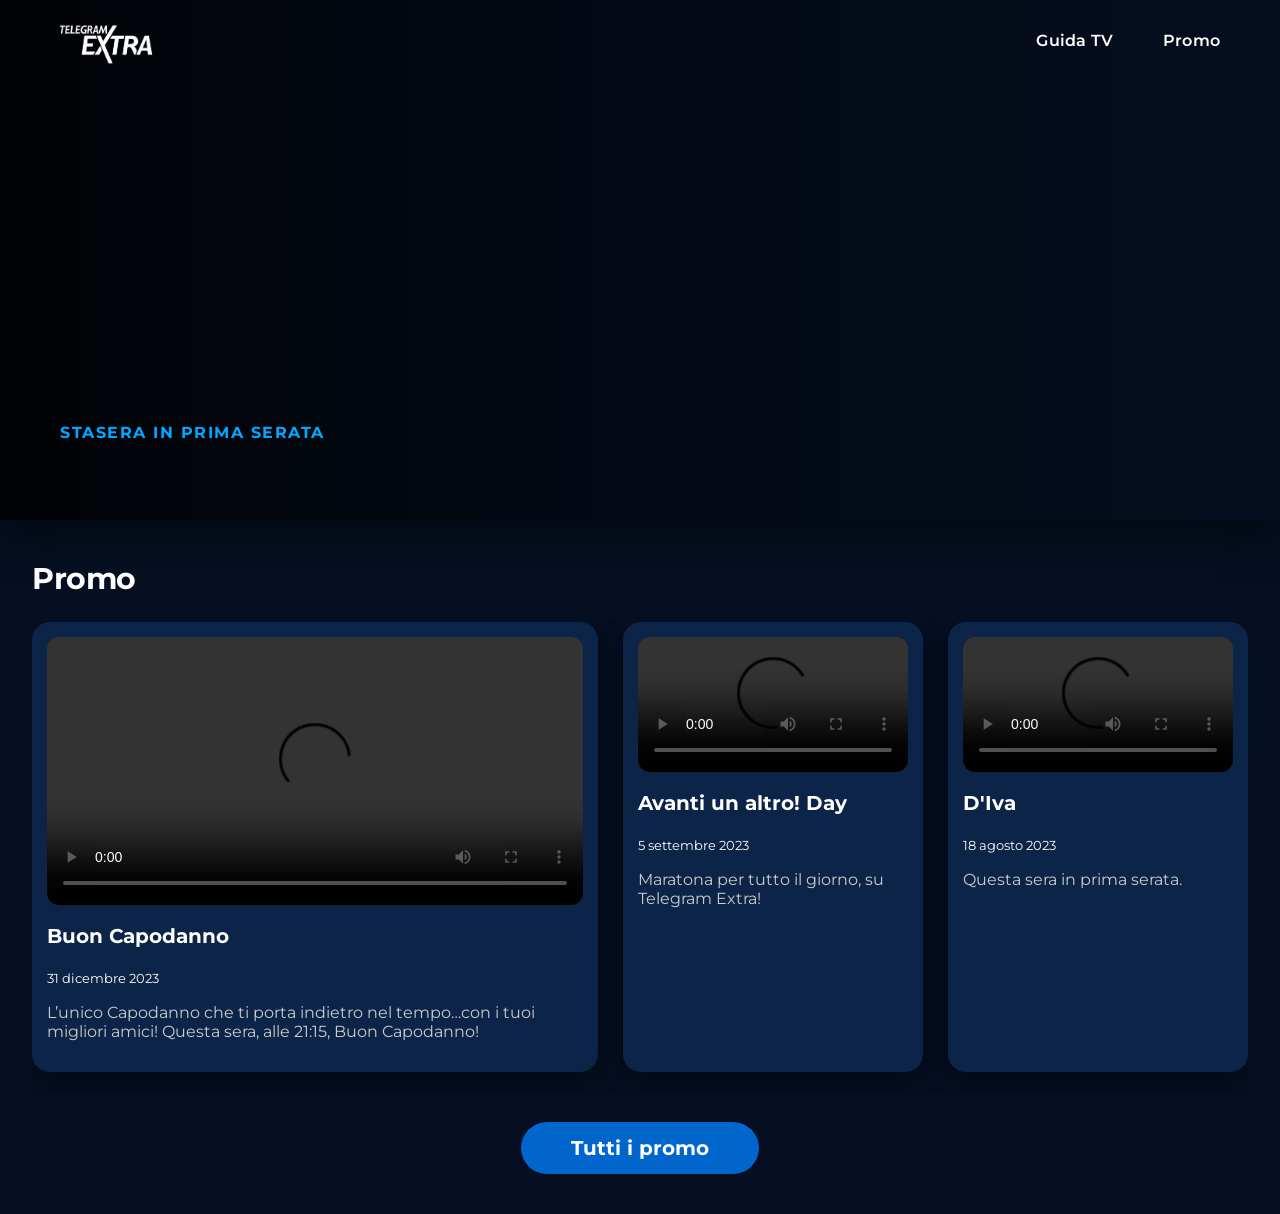
==== commit ff3decc7: "aggiornamento guida" ====
--- a/index.html
+++ b/index.html
@@ -4,49 +4,90 @@
 <head>
 
 <meta charset="UTF-8">
-
 <meta name="viewport" content="width=device-width, initial-scale=1.0">
 
 <title>Telegram Extra</title>
+
+<link href="https://fonts.googleapis.com/css2?family=Montserrat:wght@400;500;600;700;800&display=swap" rel="stylesheet">
 
 <link rel="stylesheet" href="css/stile.css">
 
 </head>
 
+
 <body>
 
-<header>
+
+<header class="header-home">
 
 <img src="immagini/logo.png" class="logo">
+
+
+<nav>
+
+<a href="guida.html">Guida TV</a>
+<a href="promo.html">Promo</a>
+
+</nav>
+
 
 </header>
 
 
+
+
 <section class="hero" id="hero">
+
+
+<div class="hero-overlay"></div>
+
+
+<div class="hero-content">
+
+
+<div class="hero-info">
+
+
+<div class="hero-top">
+
+<span class="hero-prima-serata" id="hero-orario">
+STASERA IN PRIMA SERATA
+</span>
+
+
+</div>
+
+
+
+<h1 id="hero-titolo"></h1>
+
+
+<p id="hero-descrizione"></p>
+
+
+
+</div>
+
+
+</div>
+
 
 </section>
 
 
-<section class="collegamenti">
 
-<div class="box-collegamento">
-
-<a href="guida.html">
-Guida TV
-</a>
-
-</div>
-
-</section>
 
 
 <section class="promo-home">
 
+
 <h2>Promo</h2>
+
 
 <div class="lista-promo" id="lista-promo-home">
 
 </div>
+
 
 
 <div class="tutti-promo">
@@ -57,7 +98,11 @@
 
 </div>
 
+
 </section>
+
+
+
 
 
 <footer>
@@ -65,13 +110,43 @@
 </footer>
 
 
+
+
+
 <script type="module">
 
 import("./js/home-promo.js?v=" + Date.now());
+
 import("./js/home.js?v=" + Date.now());
 
 </script>
 
+
+
+
+<script>
+
+window.addEventListener("scroll", function(){
+
+    const header = document.querySelector("header");
+
+    if(window.scrollY > 50){
+
+        header.classList.add("scrolled");
+
+    } else {
+
+        header.classList.remove("scrolled");
+
+    }
+
+});
+
+</script>
+
+
+
+
 </body>
 
 </html>
--- a/css/stile.css
+++ b/css/stile.css
@@ -22,24 +22,26 @@
 
     color:white;
 
-    font-family:Arial, sans-serif;
+    font-family:'Montserrat', sans-serif;
 
     overflow-x:hidden;
 
 }
 
 
+
 /* ==========================
    HEADER
 ========================== */
 
+
 header {
 
     width:100%;
 
     height:80px;
 
-    background:#061a35;
+    background:transparent;
 
     display:flex;
 
@@ -49,13 +51,29 @@
 
     padding:0 40px;
 
-    position:sticky;
+    position:fixed;
 
     top:0;
 
+    left:0;
+
     z-index:1000;
 
-}
+    transition:background .3s ease, backdrop-filter .3s ease;
+
+}
+
+
+header.scrolled {
+
+    background:rgba(5,15,33,0.75);
+
+    backdrop-filter:blur(12px);
+
+    -webkit-backdrop-filter:blur(12px);
+
+}
+
 
 
 .logo {
@@ -67,10 +85,14 @@
 }
 
 
+
+
+
 /* ==========================
    MENU
 ========================== */
 
+
 nav {
 
     display:flex;
@@ -82,682 +104,396 @@
 }
 
 
+
 nav a {
 
     color:white;
 
     text-decoration:none;
 
+    font-size:16px;
+
+    font-weight:600;
+
+    letter-spacing:0.2px;
+
+    padding:10px 20px;
+
+    border-radius:20px;
+
+    transition:.3s;
+
+}
+
+
+
+nav a:hover {
+
+    background:rgba(0,102,204,0.8);
+
+}
+
+
+
+
+
+/* ==========================
+   HERO
+========================== */
+
+
+.hero {
+
+    position:relative;
+
+    width:100%;
+
+    height:520px;
+
+    background-size:cover;
+
+    background-position:center 10%;
+
+    overflow:hidden;
+
+    box-shadow:0 15px 40px rgba(0,0,0,.45);
+
+}
+
+
+
+
+
+.hero-overlay {
+
+    position:absolute;
+
+    inset:0;
+
+    background:
+    linear-gradient(
+        90deg,
+        rgba(0,0,0,0.85),
+        rgba(0,0,0,0.35),
+        rgba(0,0,0,0.1)
+    );
+
+}
+
+
+
+
+
+.hero-content {
+
+    position:absolute;
+
+    inset:0;
+
+}
+
+
+
+
+
+.hero-info {
+
+    position:absolute;
+
+    left:60px;
+
+    bottom:60px;
+
+    max-width:650px;
+
+}
+
+
+
+
+
+.hero-top {
+
+    margin-bottom:15px;
+
+}
+
+
+
+
+
+.hero-prima-serata {
+
+    color:#00A8FF;
+
+    font-size:16px;
+
+    font-weight:700;
+
+    letter-spacing:1.5px;
+
+    text-transform:uppercase;
+
+}
+
+
+
+
+
+.hero-info h1 {
+
+    font-size:54px;
+
+    line-height:1.05;
+
+    font-weight:800;
+
+    letter-spacing:-1px;
+
+    margin:12px 0 15px;
+
+}
+
+
+
+
+
+.hero-info p {
+
     font-size:18px;
 
+    line-height:1.55;
+
+    color:#eeeeee;
+
+    max-width:620px;
+
+}
+
+
+/* ==========================
+   PROMO HOME
+========================== */
+
+
+.promo-home {
+
+    width:95%;
+
+    margin:40px auto;
+
+}
+
+
+
+.promo-home h2 {
+
+    font-size:30px;
+
+    font-weight:700;
+
+    letter-spacing:-0.5px;
+
+    margin-bottom:25px;
+
+}
+
+
+
+
+
+#lista-promo-home {
+
+    display:flex;
+
+    gap:25px;
+
+    overflow-x:auto;
+
+    padding-bottom:20px;
+
+}
+
+
+
+
+
+.scheda-promo {
+
+    min-width:300px;
+
+    background:#0b2447;
+
+    border-radius:18px;
+
+    padding:15px;
+
+    box-shadow:0 8px 25px rgba(0,0,0,.4);
+
+    transition:.3s;
+
+}
+
+
+
+.scheda-promo:hover {
+
+    transform:translateY(-5px);
+
+}
+
+
+
+.scheda-promo video {
+
+    width:100%;
+
+    border-radius:12px;
+
+}
+
+
+
+.scheda-promo h3 {
+
+    font-size:20px;
+
+    font-weight:700;
+
+    margin-top:15px;
+
+}
+
+
+
+.scheda-promo p {
+
+    color:#ccc;
+
+}
+
+
+
+
+
+/* ==========================
+   TUTTI I PROMO
+========================== */
+
+
+.tutti-promo {
+
+    text-align:center;
+
+    margin-top:30px;
+
+}
+
+
+
+.tutti-promo a {
+
+    display:inline-block;
+
+    background:#0066cc;
+
+    color:white;
+
+    padding:14px 50px;
+
+    border-radius:30px;
+
+    text-decoration:none;
+
+    font-size:20px;
+
+    font-weight:700;
+
+}
+
+
+
+
+
+/* ==========================
+   GUIDA TV
+========================== */
+
+
+.guida {
+
+    width:100%;
+
+    margin:40px 0;
+
+}
+
+
+
+.guida h1 {
+
+    font-size:32px;
+
+    font-weight:700;
+
+    margin-left:20px;
+
+}
+
+
+
+
+
+.programma {
+
+    background:#0b2447;
+
+    padding:20px;
+
+    margin:15px 0;
+
+    border-radius:15px;
+
+    display:flex;
+
+    justify-content:space-between;
+
+    align-items:center;
+
+}
+
+
+
+
+
+.programma.in-onda {
+
+    border:3px solid #00aaff;
+
+    background:#123866;
+
+}
+
+
+
+
+
+.programma small {
+
+    color:#00aaff;
+
     font-weight:bold;
 
-    padding:10px 20px;
-
-    border-radius:20px;
-
-    transition:.3s;
-
-}
-
-
-nav a:hover {
-
-    background:#0066cc;
-
-}
-
-
-/* ==========================
-   HERO
-========================== */
-
-.hero {
-
-    position:relative;
-
-    width:100%;
-
-    height:420px;
-
-    overflow:hidden;
-
-    background:#050f21;
-
-}
-
-
-.hero img {
-
-    width:100%;
-
-    height:100%;
-
-    object-fit:contain;
-
-    object-position:center;
-
-}
-
-
-.hero-testo {
-
-    position:absolute;
-
-    left:50px;
-
-    bottom:40px;
-
-    z-index:2;
-
-    max-width:600px;
-
-}
-
-
-.hero-testo h1 {
-
-    font-size:36px;
-
-    margin:5px 0;
-
-}
-
-
-.hero-testo p {
-
-    font-size:18px;
-
-}
-
-
-.hero-testo h3 {
-
-    font-size:20px;
-
-}
-
-
-/* ==========================
-   COLLEGAMENTI
-========================== */
-
-.collegamenti {
-
-    display:flex;
-
-    justify-content:center;
-
-    margin:25px 0;
-
-}
-
-
-.box-collegamento a {
-
-    display:inline-block;
-
-    background:#0066cc;
-
-    color:white;
-
-    padding:16px 80px;
-
-    border-radius:35px;
-
-    font-size:24px;
-
-    font-weight:bold;
-
-    text-decoration:none;
-
-    box-shadow:0 8px 25px rgba(0,0,0,.4);
-
-}
-
-
-/* ==========================
-   PROMO HOME
-========================== */
-
-.promo-home {
-
-    width:95%;
-
-    margin:40px auto;
-
-}
-
-
-.promo-home h2 {
-
-    font-size:32px;
-
-    margin-bottom:25px;
-
-}
-
-
-#lista-promo-home {
-
-    display:flex;
-
-    gap:25px;
-
-    overflow-x:auto;
-
-    padding-bottom:20px;
-
-}
-
-
-.scheda-promo {
-
-    min-width:300px;
-
-    background:#0b2447;
-
-    border-radius:18px;
-
-    padding:15px;
-
-    box-shadow:0 8px 25px rgba(0,0,0,.4);
-
-    transition:.3s;
-
-}
-
-
-.scheda-promo:hover {
-
-    transform:translateY(-5px);
-
-}
-
-
-.scheda-promo video {
-
-    width:100%;
-
-    border-radius:12px;
-
-}
-
-
-.scheda-promo h3 {
-
-    font-size:20px;
-
-    margin-top:15px;
-
-}
-
-
-.scheda-promo p {
-
-    color:#ccc;
-
-}
-
-
-.tutti-promo {
-
-    text-align:center;
-
-    margin-top:30px;
-
-}
-
-
-.tutti-promo a {
-
-    display:inline-block;
-
-    background:#0066cc;
-
-    color:white;
-
-    padding:14px 50px;
-
-    border-radius:30px;
-
-    text-decoration:none;
-
-    font-size:20px;
-
-    font-weight:bold;
-
-}
-
-
-/* ==========================
-   COLLEGAMENTI PICCOLI
-========================== */
-
-.collegamenti-piccoli {
-
-    margin:20px 0;
-
-    display:flex;
-
-    justify-content:center;
-
-}
-
-
-.collegamenti-piccoli .box-collegamento a {
-
-    padding:8px 18px;
-
-    font-size:15px;
-
-    border-radius:10px;
-
-}
-
-
-/* ==========================
-   GUIDA TV
-========================== */
-
-.guida {
-
-    width:100%;
-
-    margin:40px 0;
-
-}
-
-
-.guida h1 {
-
-    font-size:32px;
-
-    margin-left:20px;
-
-}
-
-
-.giorni {
-
-    width:100%;
-
-    display:flex;
-
-    justify-content:center;
-
-    gap:10px;
-
-    overflow-x:auto;
-
-    padding:20px;
-
-}
-
-
-.giorni button {
-
-    background:#0b2447;
-
-    color:white;
-
-    border:none;
-
-    padding:12px 20px;
-
-    border-radius:15px;
-
-    cursor:pointer;
-
-    min-width:80px;
-
-}
-
-
-.giorni button.giorno-attivo {
-
-    background:#0066cc;
-
-}
-
-
-/* ==========================
-   GUIDA PROGRAMMI
-========================== */
-
-.programma {
-
-    background:#0b2447;
-
-    padding:20px;
-
-    margin:15px 0;
-
-    border-radius:15px;
-
-    display:flex;
-
-    justify-content:space-between;
-
-    align-items:center;
-
-}
-
-
-.programma.in-onda {
-
-    border:3px solid #00aaff;
-
-    background:#123866;
-
-}
-
-
-.programma small {
-
-    color:#00aaff;
-
-    font-weight:bold;
-
-}
-
-
-/* ==========================
-   POPUP GUIDA TV
-========================== */
-
-.popup {
-
-    display:none;
-
-    position:fixed;
-
-    top:0;
-
-    left:0;
-
-    width:100%;
-
-    height:100%;
-
-    background:rgba(0,0,0,.75);
-
-    justify-content:center;
-
-    align-items:center;
-
-    z-index:2000;
-
-}
-
-
-.popup-content {
-
-    background:#071426;
-
-    width:700px;
-
-    height:520px;
-
-    padding:30px;
-
-    border-radius:20px;
-
-    text-align:center;
-
-    box-shadow:0 10px 40px rgba(0,0,0,.5);
-
-    overflow:hidden;
-
-}
-
-
-.popup-content img {
-
-    width:584px;
-
-    height:329px;
-
-    object-fit:contain;
-
-    background:#000;
-
-    border-radius:12px;
-
-}
-
-
-.popup-content h2 {
-
-    font-size:22px;
-
-    margin:10px 0 5px;
-
-}
-
-
-.popup-content p {
-
-    color:#cbd5e1;
-
-    font-size:14px;
-
-}
-
-
-#popup-orario {
-
-    color:#8fb3d9;
-
-    font-size:13px;
-
-}
-
-
-.chiudi {
-
-    position:absolute;
-
-    top:10px;
-
-    right:20px;
-
-    font-size:35px;
-
-    cursor:pointer;
-
-}
-
-
-/* ==========================
-   VERSIONE MOBILE
-========================== */
-
-@media(max-width:700px) {
-
-
-header {
-
-    height:70px;
-
-    padding:0 15px;
-
-}
-
-
-.logo {
-
-    height:55px;
-
-}
-
-
-nav {
-
-    gap:5px;
-
-}
-
-
-nav a {
-
-    font-size:13px;
-
-    padding:7px 12px;
-
-}
-
-
-/* HERO MOBILE */
-
-.hero {
-
-    height:260px;
-
-}
-
-
-.hero-testo {
-
-    left:20px;
-
-    bottom:20px;
-
-    max-width:300px;
-
-}
-
-
-.hero-testo h1 {
-
-    font-size:28px;
-
-}
-
-
-.hero-testo p {
-
-    font-size:15px;
-
-}
-
-
-.hero-testo h3 {
-
-    font-size:17px;
-
-}
-
-
-/* PULSANTI */
-
-.box-collegamento a {
-
-    padding:12px 35px;
-
-    font-size:16px;
-
-}
-
-
-/* PROMO */
-
-.promo-home {
-
-    width:90%;
-
-}
-
-
-.promo-home h2 {
-
-    font-size:28px;
-
-}
-
-
-.scheda-promo {
-
-    min-width:260px;
-
-}
-
-
-/* GUIDA */
-
-.guida {
-
-    width:100%;
-
-    margin:20px 0;
-
-}
-
-
-.guida h1 {
-
-    font-size:26px;
-
-    margin-left:15px;
-
-}
-
-
-.giorni {
-
-    justify-content:center;
-
-    padding:15px;
-
-}
-
-
-.giorni button {
-
-    min-width:65px;
-
-    padding:10px;
-
-}
-
-
-/* POPUP MOBILE */
-
-.popup-content {
-
-    width:95%;
-
-    height:auto;
-
-    padding:20px;
-
-}
-
-
-.popup-content img {
-
-    width:100%;
-
-    height:auto;
-
-    max-height:250px;
-
-}
-
-
-.popup-content h2 {
-
-    font-size:20px;
-
-}
-
-
-}
-
-
-/* ==========================
-   SICUREZZA LARGHEZZA
-========================== */
+}
+
+
+
+
+
+/* ==========================
+   ELEMENTI VARI
+========================== */
+
 
 html,
 body {
@@ -771,9 +507,8 @@
 }
 
 
-/* ==========================
-   ANTEPRIMA PROMO
-========================== */
+
+
 
 .anteprima-promo {
 
@@ -796,9 +531,8 @@
 }
 
 
-/* ==========================
-   PROMO PRINCIPALE
-========================== */
+
+
 
 .promo-principale {
 
@@ -811,6 +545,7 @@
 }
 
 
+
 .promo-principale video {
 
     width:100%;
@@ -820,9 +555,43 @@
 }
 
 
+/* ==========================
+   MOBILE
+========================== */
+
+
 @media(max-width:700px) {
 
 
+
+header {
+
+    height:70px;
+
+    padding:0 15px;
+
+}
+
+
+
+.logo {
+
+    height:50px;
+
+}
+
+
+
+
+
+nav {
+
+    gap:5px;
+
+}
+
+
+
 nav a {
 
     font-size:12px;
@@ -832,11 +601,130 @@
 }
 
 
-.logo {
-
-    height:50px;
-
-}
+
+
+
+/* ==========================
+   HERO MOBILE
+========================== */
+
+
+.hero {
+
+    height:360px;
+
+}
+
+
+
+.hero-overlay {
+
+    background:
+    linear-gradient(
+        0deg,
+        rgba(0,0,0,0.9),
+        rgba(0,0,0,0.2)
+    );
+
+}
+
+
+
+
+
+.hero-info {
+
+    left:20px;
+
+    right:20px;
+
+    bottom:30px;
+
+}
+
+
+
+
+
+.hero-prima-serata {
+
+    font-size:13px;
+
+    letter-spacing:1.2px;
+
+}
+
+
+
+
+
+.hero-info h1 {
+
+    font-size:32px;
+
+    line-height:1.1;
+
+}
+
+
+
+
+
+.hero-info p {
+
+    font-size:15px;
+
+    line-height:1.4;
+
+}
+
+
+
+
+
+/* ==========================
+   PROMO MOBILE
+========================== */
+
+
+.promo-home {
+
+    width:90%;
+
+}
+
+
+
+.promo-home h2 {
+
+    font-size:28px;
+
+}
+
+
+
+
+
+.scheda-promo {
+
+    min-width:260px;
+
+}
+
+
+
+
+
+.anteprima-promo {
+
+    height:130px;
+
+    font-size:45px;
+
+}
+
+
+
 
 
 .promo-principale {
@@ -846,13 +734,5 @@
 }
 
 
-.anteprima-promo {
-
-    height:130px;
-
-    font-size:45px;
-
-}
-
 
 }
